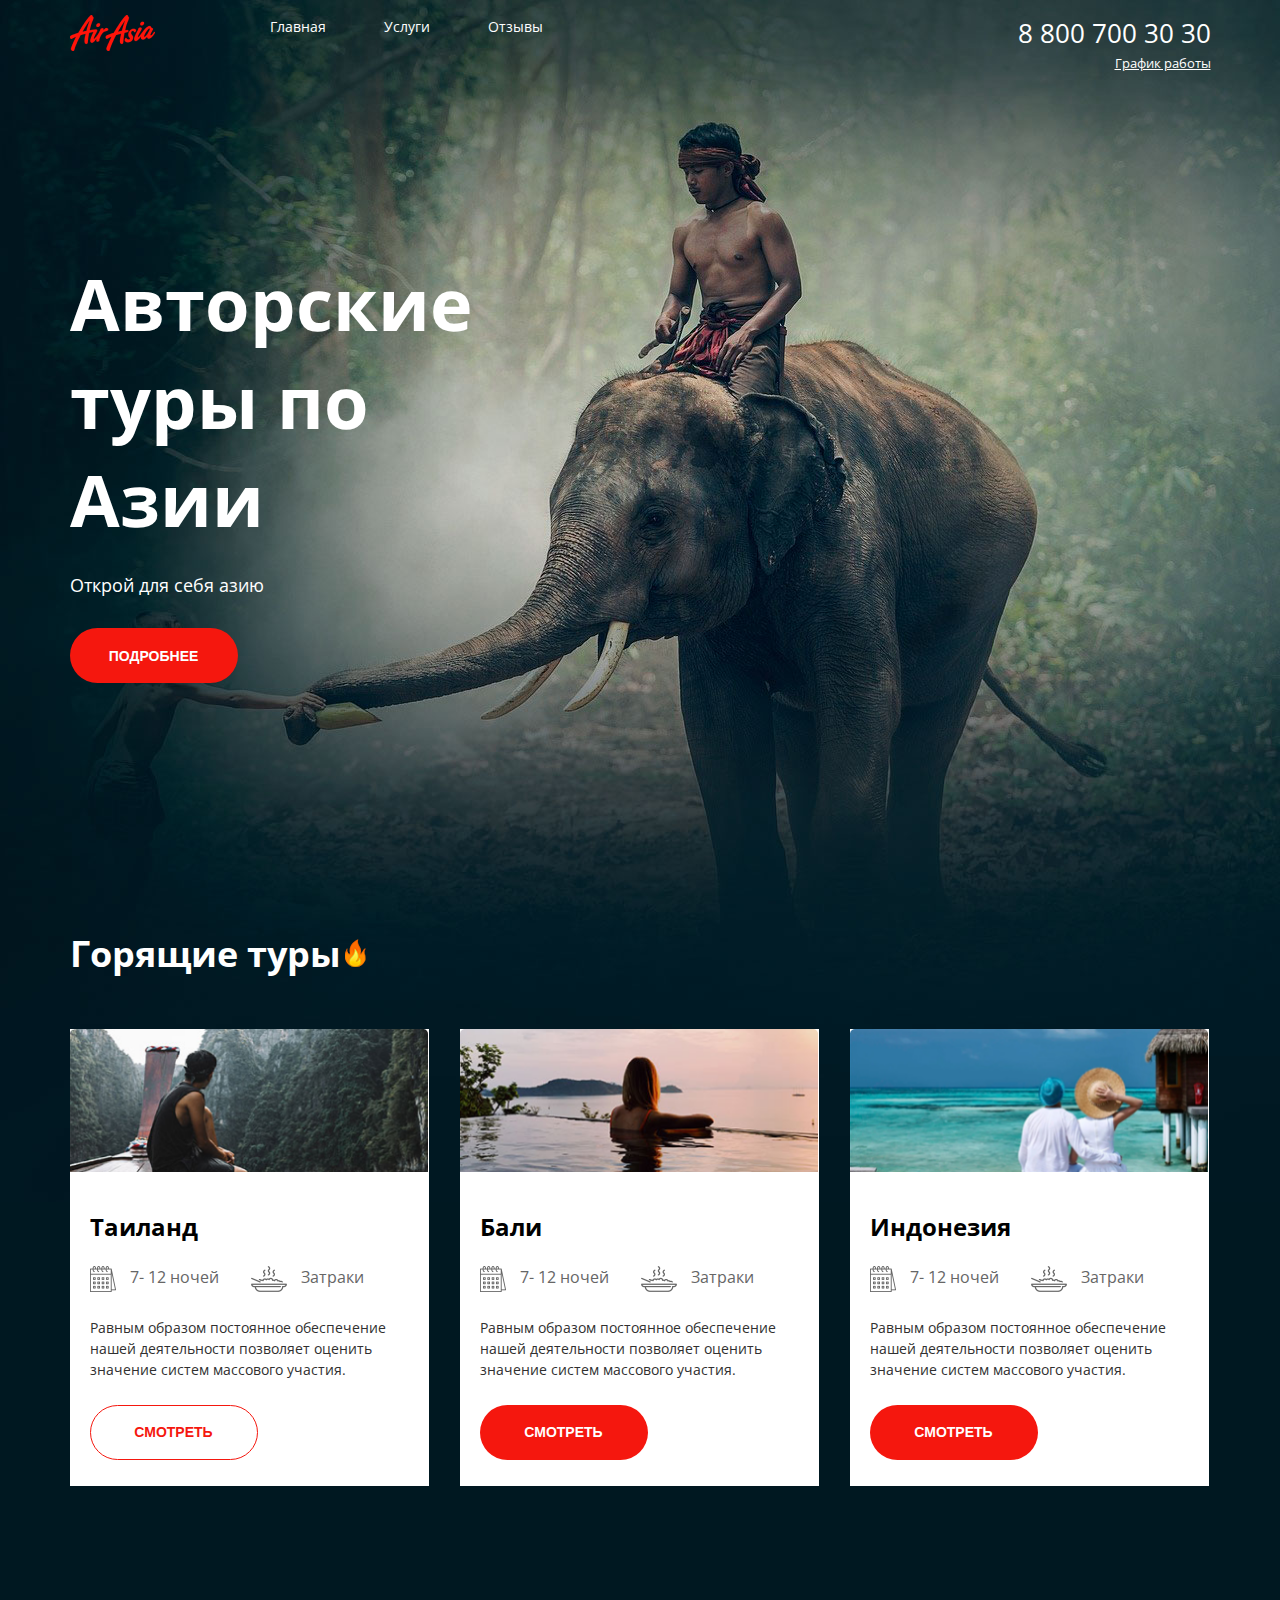
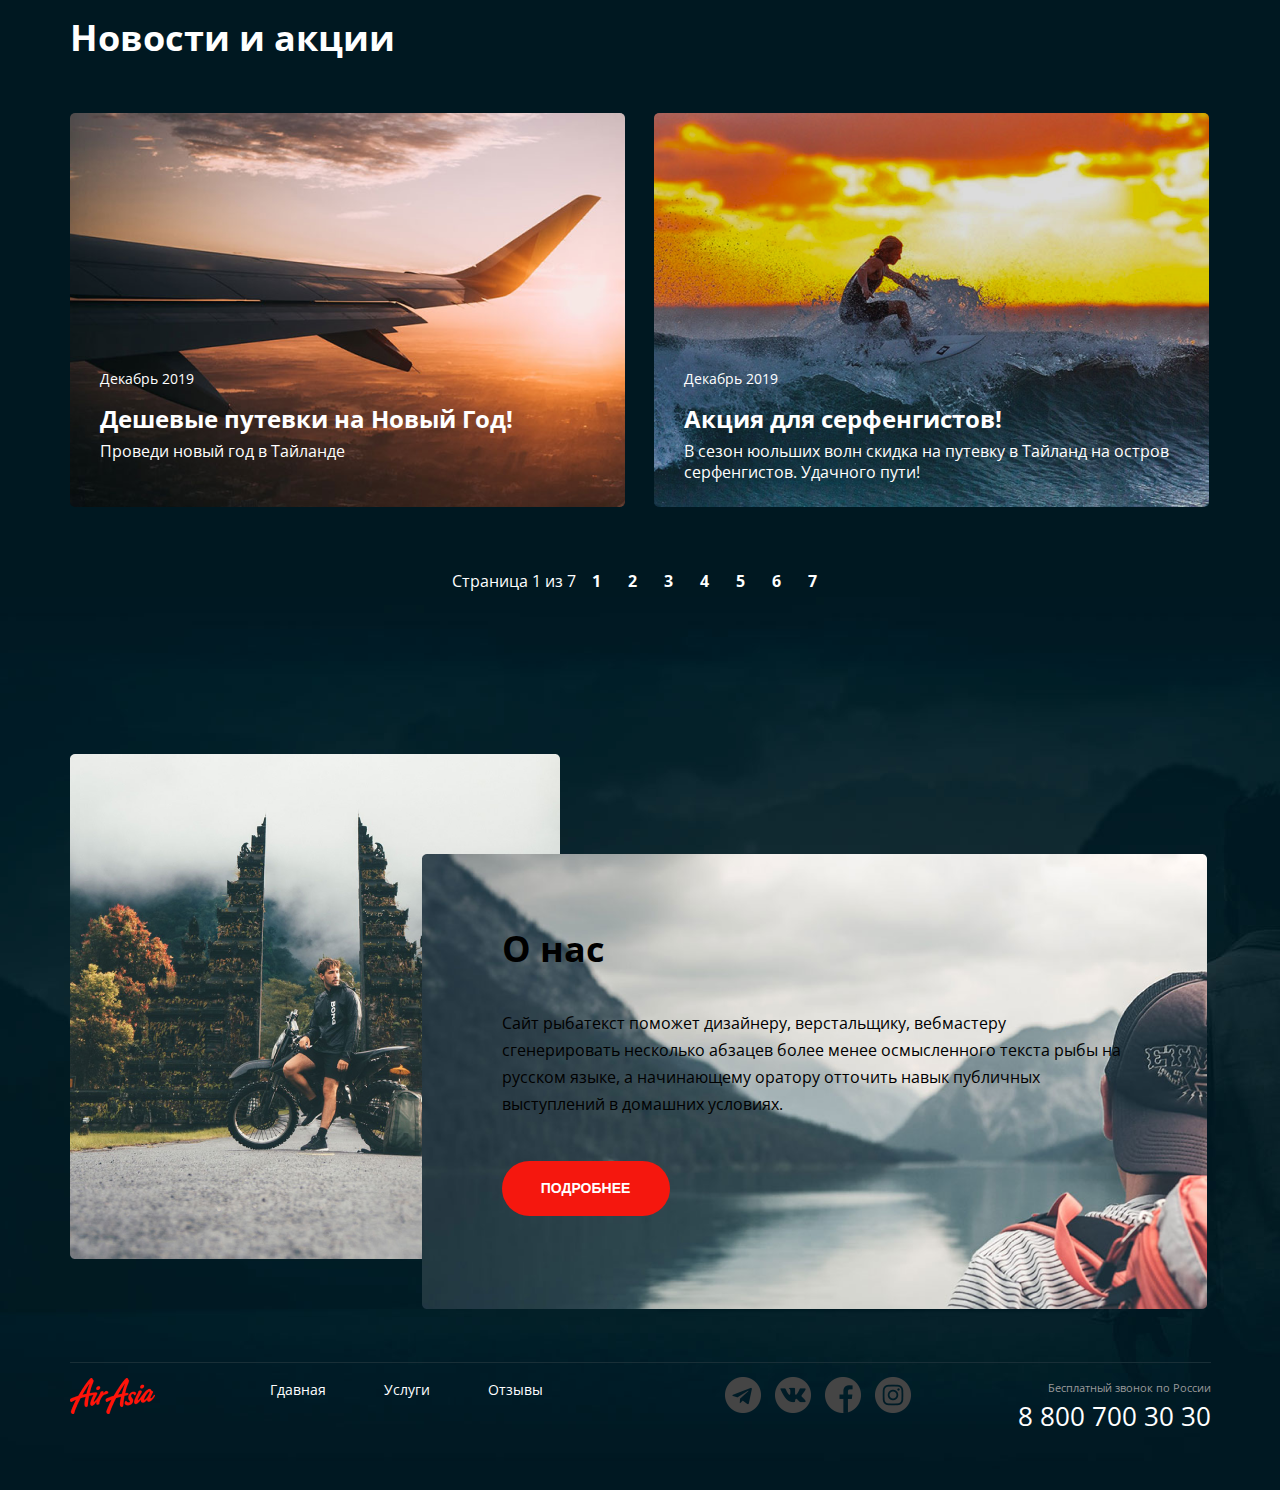
==== index.html @ 681ad028 "Add files via upload" ====
<!DOCTYPE html>
<html lang="en">

<head>
  <meta charset="UTF-8">
  <meta name="viewport" content="width=device-width, initial-scale=1.0">
  <title>Document</title>
  <link href="https://fonts.googleapis.com/css2?family=Open+Sans:wght@400;600;700&display=swap" rel="stylesheet">
  <link rel="stylesheet" href="main.css">
</head>

<body>
  <div class="wrapper main-page-wrapper">
    <div class="container">
      <header class="header">
        <div class="logo">
          <a href="#" class="logo__link">
            <img src="img/лого.png" alt="Картинка логотипа" class="logo__icon">
          </a>
        </div>
        <nav class="menu">
          <ul class="menu__list">
            <li class="menu__item">
              <a href="" class="menu__link">Главная</a>
            </li>
            <li class="menu__item">
              <a href="" class="menu__link">Услуги</a>
            </li>
            <li class="menu__item">
              <a href="" class="menu__link">Отзывы</a>
            </li>
          </ul>
        </nav>
        <address class="contacts">
          <a href="tel:+88007003030" class="contacts__tel">8 800 700 30 30</a>
          <span class="contacts__graph">График работы</span>
        </address>
      </header>

      <main class="main">
        <div class="preview">
          <h1 class="preview__title">Авторские туры по Азии</h1>
          <div class="preview__text">
            <p>Открой для себя азию</p>
          </div>
          <div class="preview__button">
            <button class="button">Подробнее</button>
          </div>
        </div>

        <div class="hot-tours">
          <div class="hot-tours__title">
            <h2 class="hot-tours__title-text">Горящие туры</h2>
            <img src="img/flame.png" alt="Иконка огня" class="hot-tours__title-icon">
          </div>
          <ul class="hot-tours__list">
            <li class="hot-tours__item">
              <img src="img/river.png" alt="" class="hot-tours__image">
              <div class="hot-tours__content">
                <h3 class="hot-tours__subtitle">Таиланд</h3>
                <div class="hot-tours__options">
                  <div class="hot-tours__options-item">
                    <img src="img/calendar.png" alt="иконка календарь" class="hot-tours__options-icon">
                    <span class="hot-tours__options-text">7- 12 ночей</span>
                  </div>
                  <div class="hot-tours__options-item">
                    <img src="img/meal.png" alt="иконка завтрак" class="hot-tours__options-icon">
                    <span class="hot-tours__options-text">Затраки</span>
                  </div>
                </div>
                <div class="hot-tours__text">
                  <p>Равным образом постоянное обеспечение нашей деятельности позволяет оценить значение систем
                    массового участия.</p>
                </div>
                <div class="hot-tours__button">
                  <button class="button button--border">смотреть</button>
                </div>
              </div>
            </li>
            <li class="hot-tours__item">
              <img src="img/pool.png" alt="бассейн" class="hot-tours__image">
              <div class="hot-tours__content">
                <h3 class="hot-tours__subtitle">Бали</h3>
                <div class="hot-tours__options">
                  <div class="hot-tours__options-item">
                    <img src="img/calendar.png" alt="иконка календарь" class="hot-tours__options-icon">
                    <span class="hot-tours__options-text">7- 12 ночей</span>
                  </div>
                  <div class="hot-tours__options-item">
                    <img src="img/meal.png" alt="иконка завтрак" class="hot-tours__options-icon">
                    <span class="hot-tours__options-text">Затраки</span>
                  </div>
                </div>
                <div class="hot-tours__text">
                  <p>Равным образом постоянное обеспечение нашей деятельности позволяет оценить значение систем
                    массового участия.</p>
                </div>
                <div class="hot-tours__button">
                  <button class="button">смотреть</button>
                </div>
              </div>
            </li>
            <li class="hot-tours__item">
              <img src="img/ocean.png" alt="океан" class="hot-tours__image">
              <div class="hot-tours__content">
                <h3 class="hot-tours__subtitle">Индонезия</h3>
                <div class="hot-tours__options">
                  <div class="hot-tours__options-item">
                    <img src="img/calendar.png" alt="иконка календарь" class="hot-tours__options-icon">
                    <span class="hot-tours__options-text">7- 12 ночей</span>
                  </div>
                  <div class="hot-tours__options-item">
                    <img src="img/meal.png" alt="иконка завтрак" class="hot-tours__options-icon">
                    <span class="hot-tours__options-text">Затраки</span>
                  </div>
                </div>
                <div class="hot-tours__text">
                  <p>Равным образом постоянное обеспечение нашей деятельности позволяет оценить значение систем
                    массового участия.</p>
                </div>
                <div class="hot-tours__button">
                  <button class="button">смотреть</button>
                </div>
              </div>
            </li>
          </ul>
        </div>
        <div class="news">
          <h2 class="news__title">Новости и акции</h2>
          <ul class="news__list">
            <li class="news__item">
              <img src="img/plain.png" alt="самолет" class="news__image">
              <div class="news__content">
                <time class="news__date">Декабрь 2019</time>
                <h3 class="news__subtitle">Дешевые путевки на Новый Год!</h3>
                <div class="news__text">
                  <p>Проведи новый год в Тайланде</p>
                </div>
              </div>
            </li>
            <li class="news__item">
              <img src="img/Surfer.png" alt="серфер" class="news__image">
              <div class="news__content">
                <time class="news__date">Декабрь 2019</time>
                <h3 class="news__subtitle">Акция для серфенгистов!</h3>
                <div class="news__text">
                  <p>В сезон юольших волн скидка на путевку в Тайланд на остров серфенгистов. Удачного пути!</p>
                </div>
              </div>
            </li>
          </ul>
          <div class="paginator">
            <div class="paginator__display">
              Страница <span>1</span> из <span>7</span>
            </div>
            <ul class="paginator__list">
              <li class="paginator__item">
                <a href="" class="paginator__link">1</a>
              </li>
              <li class="paginator__item">
                <a href="" class="paginator__link">2</a>
              </li>
              <li class="paginator__item">
                <a href="" class="paginator__link">3</a>
              </li>
              <li class="paginator__item">
                <a href="" class="paginator__link">4</a>
              </li>
              <li class="paginator__item">
                <a href="" class="paginator__link">5</a>
              </li>
              <li class="paginator__item">
                <a href="" class="paginator__link">6</a>
              </li>
              <li class="paginator__item">
                <a href="" class="paginator__link">7</a>
              </li>
            </ul>
          </div>
        </div>
        <div class="about">
          <div class="about__content">
            <h2 class="about__title">О нас</h2>
            <div class="about__text">
              <p>Сайт рыбатекст поможет дизайнеру, верстальщику, вебмастеру сгенерировать несколько абзацев более менее
                осмысленного текста рыбы на русском языке, а начинающему оратору отточить навык публичных выступлений в
                домашних условиях. </p>
            </div>
            <div class="about__button">
              <button class="button">Подробнее</button>
            </div>
          </div>
        </div>
      </main>

      <footer class="footer">
        <div class="logo">
          <a href="#" class="logo__link">
            <img src="img/лого.png" alt="Картинка логотипа" class="logo__icon">
          </a>
        </div>
        <nav class="menu">
          <ul class="menu__list">
            <li class="menu__item">
              <a href="" class="menu__link">Гдавная</a>
            </li>
            <li class="menu__item">
              <a href="" class="menu__link">Услуги</a>
            </li>
            <li class="menu__item">
              <a href="" class="menu__link">Отзывы</a>
            </li>
          </ul>
        </nav>
        <div class="socials">
          <ul class="socials__list">
            <li class="socials__item">
              <a href="" class="socials__link">
                <img src="img/telegram.png" alt="Иконка телеграмма" class="socials__icon">
              </a>
            </li>
            <li class="socials__item">
              <a href="" class="socials__link">
                <img src="img/vk.png" alt="Иконка вконтакте" class="socials__icon">
              </a>
            </li>
            <li class="socials__item">
              <a href="" class="socials__link">
                <img src="img/f.png" alt="Иконка фейсбука" class="socials__icon">
              </a>
            </li>
            <li class="socials__item">
              <a href="" class="socials__link">
                <img src="img/in.png" alt="Иконка инстаграмма" class="socials__icon">
              </a>
            </li>
          </ul>
        </div>
        <address class="contacts">
          <div class="contacts__desc">
            Бесплатный звонок по России
          </div>
          <a href="tek:+88007003030" class="contacts__tel">8 800 700 30 30</a>
        </address>
      </footer>
    </div>
  </div>
</body>

</html>
---- main.css ----
body {
  font-family: 'Open Sans', sans-serif;
  margin: 0;
}

* {
  box-sizing: border-box;
}

h1, h2, h3, h4, h5, p {
  margin: 0;
}

a {
  text-decoration: none;
}

address {
  font-style: normal;
}

ul, li {
  list-style: none;
  margin: 0;
  padding: 0;
}

button {
  background: transparent;
  padding: 0;
  border: 1px solid transparent;
}

.container {
  width: 1141px;
  margin: 0 auto;
}

.header {
  position: relative;
  height: 123px;
}

.logo, .contacts, .menu {
  position: absolute;
  top: 15px;
}

.menu {
  left: 200px;
}

.menu__item {
  display: inline-block;
  margin-right: 54px;
}

.menu__link {
  font-size: 14px;
  font-weight: 400;
  color: #FFF;
}

.menu__item:last-child {
  margin-right: 0;
}

.contacts {
  right: 0;
  text-align: right;
}

a.contacts__tel {
  display: block;
  font-size: 26px;
  color:#FFF;
  font-weight: 400;
}
.contacts__graph {
  font-size: 13px;
  text-decoration-line: underline;
  color:#FFF;
  line-height: 20px;
  font-weight: 400;
}

.main {
  margin-top: 131px;
}
.preview__title {
  font-size: 72px;
  display: inline-block;
  width: 511px;
  color:#FFF;
  font-weight: 700;
}

.preview__text {
  font-size: 18px;
  margin-top: 27px;
  color:#FFF;
  font-weight: 400;
  line-height: 20px;
}

.button {
  background: #F5170E;
  border-radius: 35px;
  height: 55px;
  width: 168px;
  text-transform: uppercase;
  color:#FFF;
  font-size: 14px;
  font-weight: 700;
  cursor: pointer;
}

.preview__button {
  margin-top: 33px;
}

.hot-tours{
  margin-top: 246px;
}
.hot-tours__title-text {
  display: inline-block;
  font-size: 36px;
  font-weight: 700;
  line-height: normal;
  color:#FFF;
}

.hot-tours__list{
  margin-top: 51px;
}
.hot-tours__item {
  display: inline-block;
  width: 359px;
  margin-right: 27px;
  background:#FFF;
}
.hot-tours__image {
  max-width: 100%;
}

.hot-tours__item:last-child {
  margin-right: 0;
}

.hot-tours__content {
padding: 33px 20px 26px;
}

.hot-tours__subtitle {
  font-size: 24px;
  font-weight: 700;
  line-height: normal;
}

.hot-tours__options{
  margin-top: 23px;
}
.hot-tours__options-item {
  display: inline-block;
  margin-right: 28px;
}

.hot-tours__options-item:last-child {
  margin-right: 0;
}

.hot-tours__options-text {
  font-size: 16px;
  font-weight: 400;
  line-height: normal;
  color: #666;
}
.hot-tours__options-icon {
  margin-right: 10px;
  vertical-align: middle;
}

.hot-tours__text {
  font-size: 14px;
  margin-top: 25px;
  line-height: 21px;
  font-weight: 400;
  color: #303030;
}

.hot-tours__button {
margin-top: 25px;
}

.button--border { 
  background:transparent;
  border-color: #F5170E;
  color:#F5170E;
}

.news{
  margin-top: 127px;
}

.news__title {
  font-size: 36px;
  color: #FFF;
  font-weight: 700;
  line-height: normal;
}

.news__list{
  margin-top: 51px;
}

.news__item{
  display: inline-block;
  width: 555px;
  margin-right: 25px;
  height: 394px;
  vertical-align: top;
  position: relative;
  border-radius: 5px;
  overflow: hidden;
}

.news__item:last-child{
  margin-right: 0;
}

.news__image {
  display: block;
  width: 100%;
  height: 100%;
  object-fit: cover;

}

.news__content { 
  position: absolute;
  left: 0;
  right: 0;
  bottom: 0;
  padding: 10px 30px;
  height: 150px;
}

.news__date {
  font-size: 14px;
  color: #FFF;
  line-height: 21px;
  font-weight: 400;
}

.news__subtitle {
  color: #FFF;
  font-size: 24px;
  line-height: 36px;
  margin-top: 12px;
}

.news__text {
  color: #FFF;
  font-size: 16px;
  line-height: 21px;
  margin-top: 4px;
}

.paginator {
  text-align: center;
  margin-top: 58px;
}

.paginator__display, .paginator__item, .paginator__list {
  display: inline-block;
}
.paginator__display {
  color: #FFF;
  font-weight: 400;
  line-height: 20px;
  font-size: 16px;
}
.paginator__link {
  display: inline-block;
  height: 32px;
  width: 32px;
  line-height: 32px;
  border-radius: 50%;
  background:transparent;
  font-weight: 700;
  font-size: 16px;
  color:#FFF;
  transition: .4s;
}

.paginator__link:hover {
  color:#F5170E;
  background:#FFF;
}

.about::before {
  content:"";
  display:inline-block;
  vertical-align: top;
  width: 490px;
  height: 505px;
  background: url(./img/gates.png) center center / cover no-repeat;
  margin-top: 5px;
}

.about{
  margin-top: 152px;
}

.about__content {
background:url(./img/mountains.png);
width: 785px;
height: 455px;
padding: 70px 80px;
display:inline-block;
vertical-align: top;
margin-left: -142px;
margin-top: 105px;
}

.about__title {
  font-size: 36px;
  font-weight: 700;
}

.about__text {
  font-size: 16px;
  line-height: 27px;
  margin-top: 37px;
}

.about__button {
  margin-top: 43px;
}
.footer {
  position: relative;
  height: 128px;
  margin-top: 53px;
  border-top: 1px solid  #192f37;
}

.socials__item {
  display: inline-block;
  vertical-align: middle;
  margin-right: 10px;
}

.socials__item:last-child {
  margin-right: 0;
}

.socials__list {
  position: absolute;
  top: 14px;
  right: 300px;
}
.socials__link {
  display: block;
  height: 36px;
  width: 36px;
}

.contacts__desc {
  font-size: 11px;
  line-height: 20px;
  font-weight: 400;
  color: #9A9A9A;
  text-align: right;
}



.main-page-wrapper {
 background: url(./img/1.png) center top no-repeat, url(./img/2.png) bottom  center no-repeat;
 background-color: #001821;
}
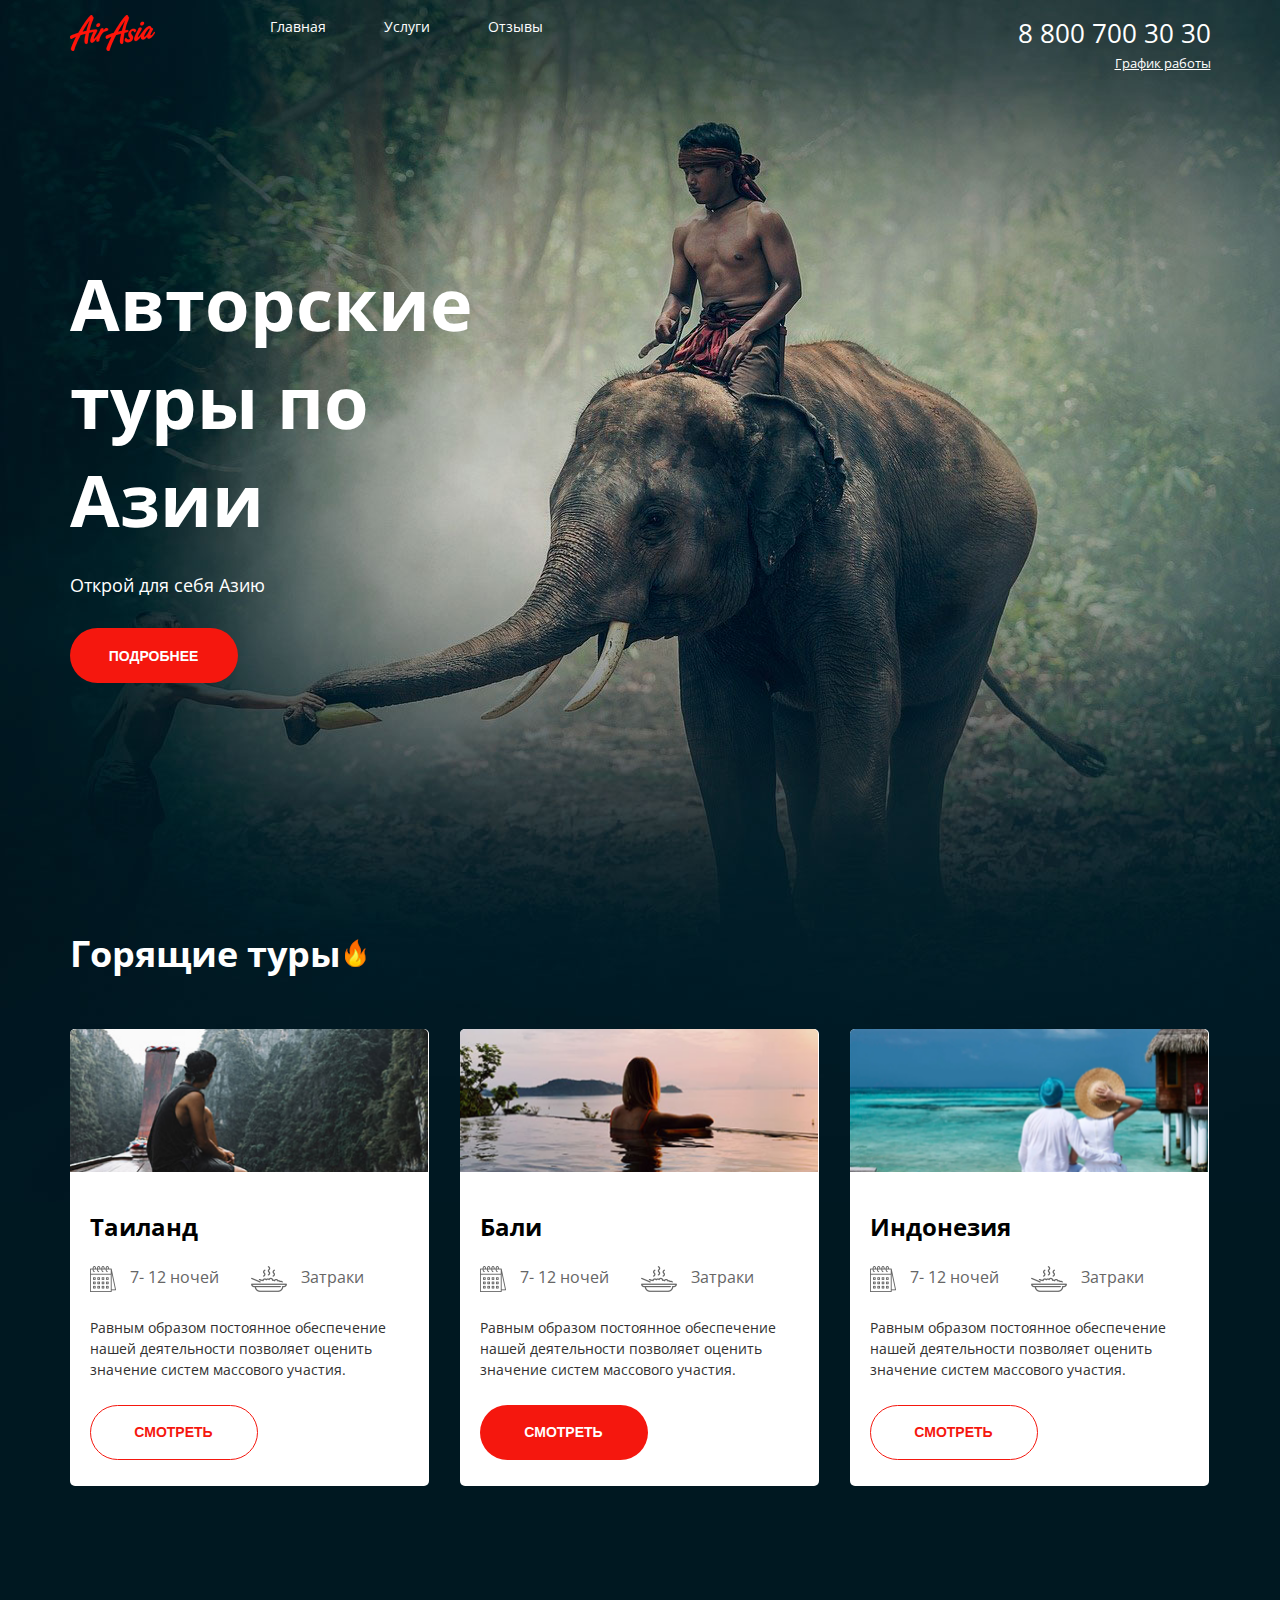
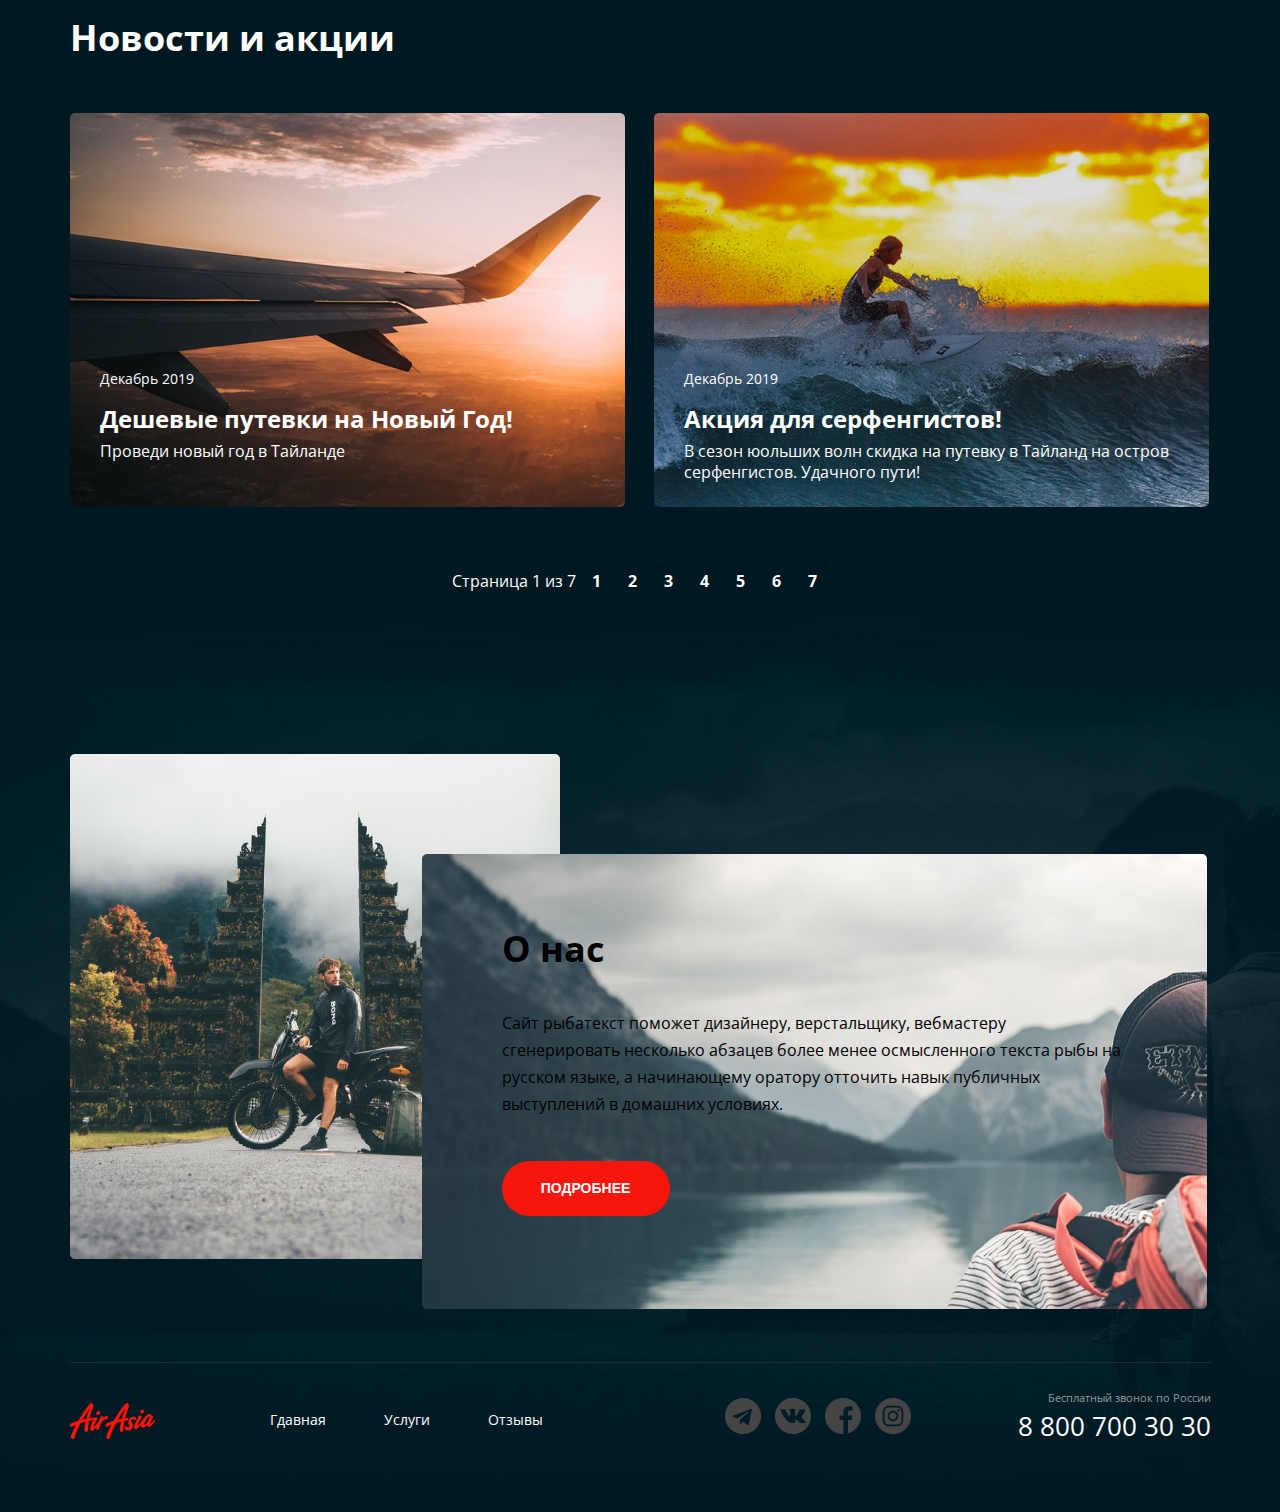
==== commit 18ae288f: "Add files via upload" ====
--- a/index.html
+++ b/index.html
@@ -41,7 +41,7 @@
         <div class="preview">
           <h1 class="preview__title">Авторские туры по Азии</h1>
           <div class="preview__text">
-            <p>Открой для себя азию</p>
+            <p>Открой для себя Азию</p>
           </div>
           <div class="preview__button">
             <button class="button">Подробнее</button>
@@ -119,7 +119,7 @@
                     массового участия.</p>
                 </div>
                 <div class="hot-tours__button">
-                  <button class="button">смотреть</button>
+                  <button class="button button--border">смотреть</button>
                 </div>
               </div>
             </li>
--- a/main.css
+++ b/main.css
@@ -138,6 +138,7 @@
   width: 359px;
   margin-right: 27px;
   background:#FFF;
+  border-radius: 5px 5px 5px 5px;
 }
 .hot-tours__image {
   max-width: 100%;
@@ -339,7 +340,7 @@
 }
 .footer {
   position: relative;
-  height: 128px;
+  height: 150px;
   margin-top: 53px;
   border-top: 1px solid  #192f37;
 }
@@ -356,8 +357,8 @@
 
 .socials__list {
   position: absolute;
-  top: 14px;
   right: 300px;
+  top: 35px;
 }
 .socials__link {
   display: block;
@@ -373,7 +374,17 @@
   text-align: right;
 }
 
-
+.footer .logo{
+  top: 40px;
+}
+
+.footer .menu{
+  top: 45px;
+}
+
+.footer .contacts{
+  top: 25px;
+}
 
 .main-page-wrapper {
  background: url(./img/1.png) center top no-repeat, url(./img/2.png) bottom  center no-repeat;
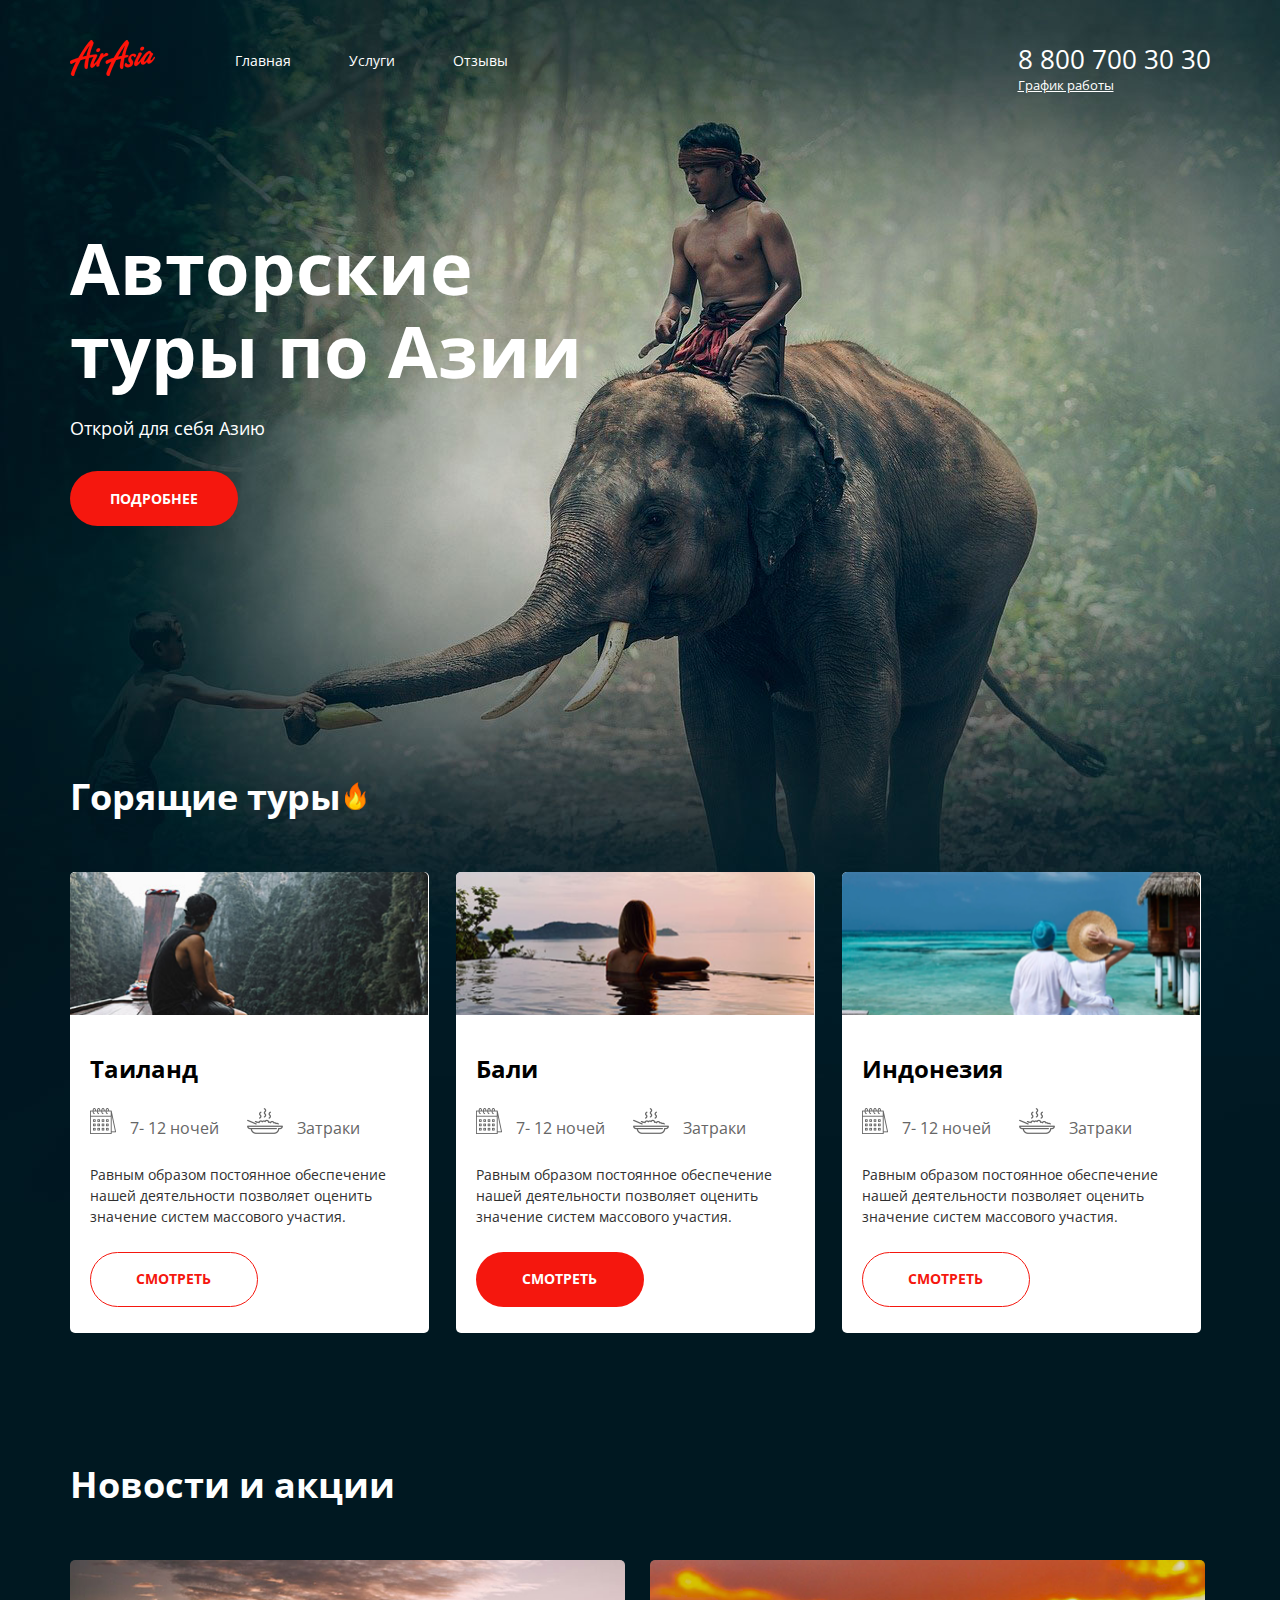
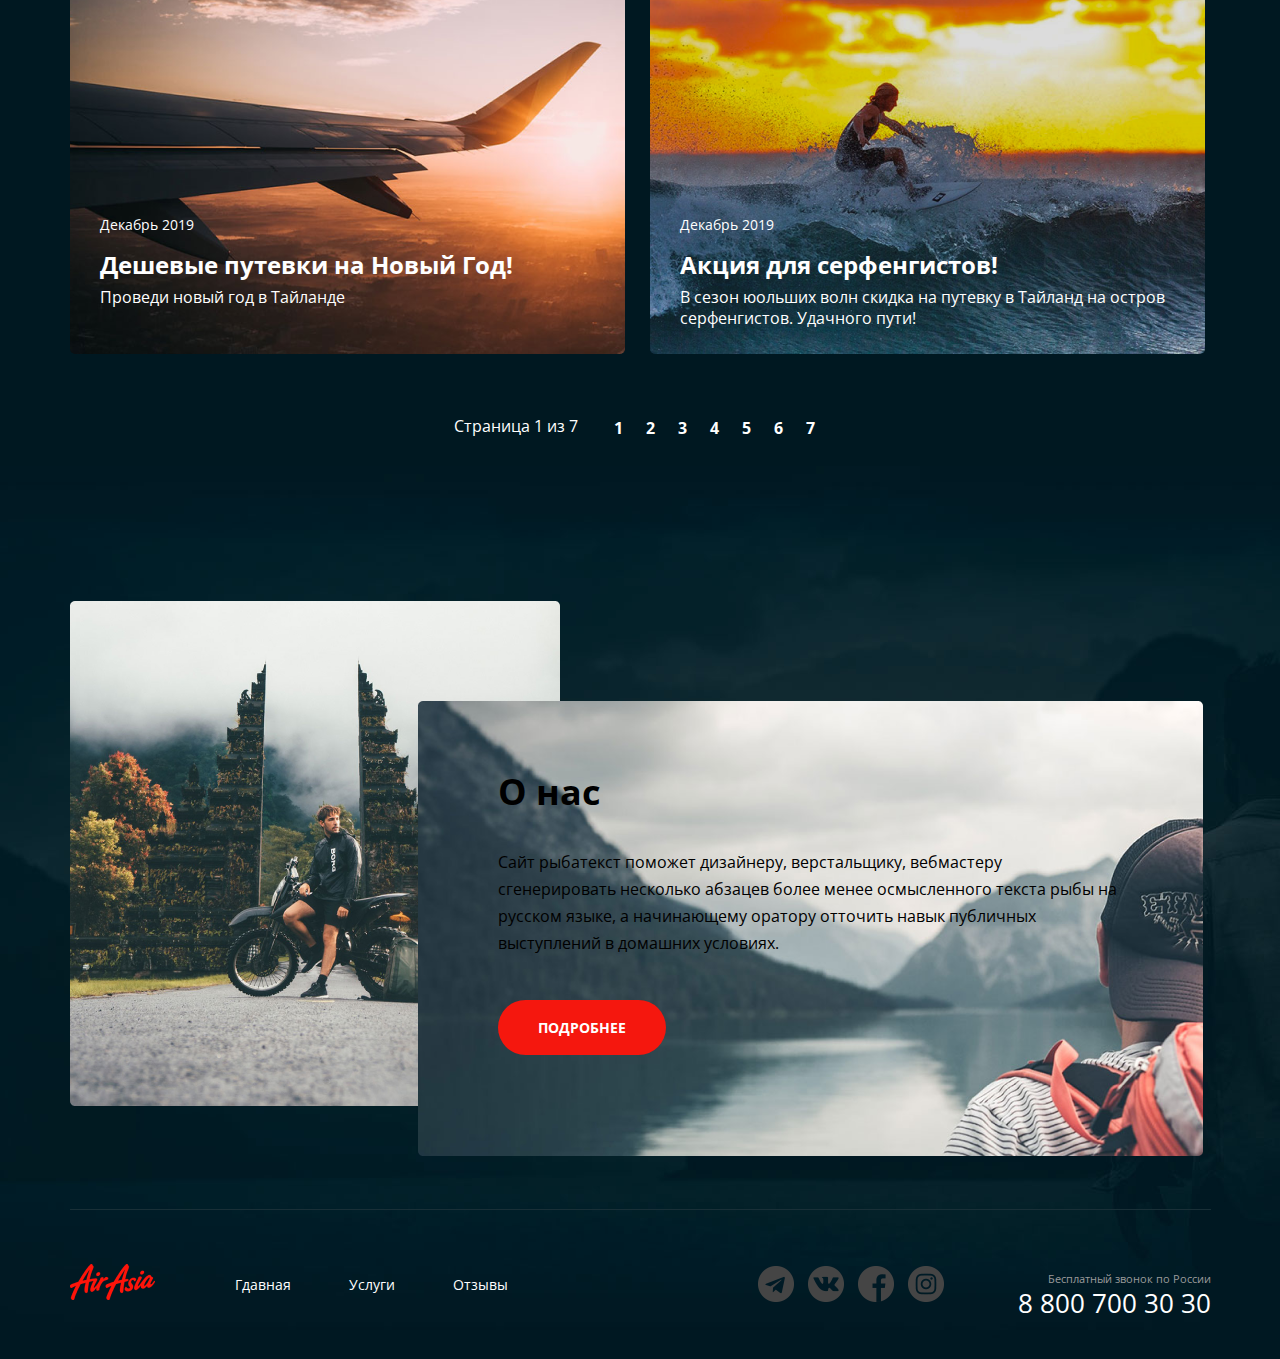
==== commit 0c9dd4ff: "Add files via upload" ====
--- a/index.html
+++ b/index.html
@@ -4,7 +4,7 @@
 <head>
   <meta charset="UTF-8">
   <meta name="viewport" content="width=device-width, initial-scale=1.0">
-  <title>Document</title>
+  <title>main</title>
   <link href="https://fonts.googleapis.com/css2?family=Open+Sans:wght@400;600;700&display=swap" rel="stylesheet">
   <link rel="stylesheet" href="main.css">
 </head>
@@ -13,32 +13,36 @@
   <div class="wrapper main-page-wrapper">
     <div class="container">
       <header class="header">
-        <div class="logo">
-          <a href="#" class="logo__link">
-            <img src="img/лого.png" alt="Картинка логотипа" class="logo__icon">
-          </a>
-        </div>
-        <nav class="menu">
-          <ul class="menu__list">
-            <li class="menu__item">
-              <a href="" class="menu__link">Главная</a>
-            </li>
-            <li class="menu__item">
-              <a href="" class="menu__link">Услуги</a>
-            </li>
-            <li class="menu__item">
-              <a href="" class="menu__link">Отзывы</a>
-            </li>
-          </ul>
-        </nav>
-        <address class="contacts">
-          <a href="tel:+88007003030" class="contacts__tel">8 800 700 30 30</a>
-          <span class="contacts__graph">График работы</span>
-        </address>
+        <div class="header__col">
+          <div class="logo">
+            <a href="#" class="logo__link">
+              <img src="img/лого.png" alt="Картинка логотипа" class="logo__icon">
+            </a>
+          </div>
+          <nav class="menu">
+            <ul class="menu__list">
+              <li class="menu__item">
+                <a href="" class="menu__link">Главная</a>
+              </li>
+              <li class="menu__item">
+                <a href="" class="menu__link">Услуги</a>
+              </li>
+              <li class="menu__item">
+                <a href="" class="menu__link">Отзывы</a>
+              </li>
+            </ul>
+          </nav>
+        </div>
+        <div class="header__col header__col--align--right">
+          <address class="contacts">
+            <a href="tel:+88007003030" class="contacts__tel">8 800 700 30 30</a>
+            <span class="contacts__graph">График работы</span>
+          </address>
+        </div>
       </header>
 
       <main class="main">
-        <div class="preview">
+        <div class="preview preview__container">
           <h1 class="preview__title">Авторские туры по Азии</h1>
           <div class="preview__text">
             <p>Открой для себя Азию</p>
@@ -193,7 +197,8 @@
         </div>
       </main>
 
-      <footer class="footer">
+      <footer class="footer footer__section">
+        <div class="footer__col">
         <div class="logo">
           <a href="#" class="logo__link">
             <img src="img/лого.png" alt="Картинка логотипа" class="logo__icon">
@@ -212,6 +217,8 @@
             </li>
           </ul>
         </nav>
+        </div>
+        <div class="footer__col footer__col--align--right">
         <div class="socials">
           <ul class="socials__list">
             <li class="socials__item">
@@ -240,8 +247,9 @@
           <div class="contacts__desc">
             Бесплатный звонок по России
           </div>
-          <a href="tek:+88007003030" class="contacts__tel">8 800 700 30 30</a>
+          <a href="tel:+88007003030" class="contacts__tel">8 800 700 30 30</a>
         </address>
+      </div>
       </footer>
     </div>
   </div>
--- a/main.css
+++ b/main.css
@@ -1,392 +1,25 @@
-body {
-  font-family: 'Open Sans', sans-serif;
-  margin: 0;
-}
+@import url(./css/layout/normalize.css);
+@import url(./css/layout/base.css);
 
-* {
-  box-sizing: border-box;
-}
+@import url(./css/blocks/wrapper.css);
+@import url(./css/blocks/header.css);
+@import url(./css/blocks/logo.css);
+@import url(./css/blocks/menu.css);
+@import url(./css/blocks/contacts.css);
+@import url(./css/blocks/main-page.css);
+@import url(./css/blocks/preview.css);
+@import url(./css/blocks/hot-tours.css);
+@import url(./css/blocks/news.css);
+@import url(./css/blocks/paginator.css);
+@import url(./css/blocks/about.css);
+@import url(./css/blocks/footer.css);
+@import url(./css/blocks/socials.css);
+@import url(./css/blocks/button.css);
 
-h1, h2, h3, h4, h5, p {
-  margin: 0;
-}
-
-a {
-  text-decoration: none;
-}
-
-address {
-  font-style: normal;
-}
-
-ul, li {
-  list-style: none;
-  margin: 0;
-  padding: 0;
-}
-
-button {
-  background: transparent;
-  padding: 0;
-  border: 1px solid transparent;
-}
-
-.container {
-  width: 1141px;
-  margin: 0 auto;
-}
-
-.header {
-  position: relative;
-  height: 123px;
-}
-
-.logo, .contacts, .menu {
-  position: absolute;
-  top: 15px;
-}
-
-.menu {
-  left: 200px;
-}
-
-.menu__item {
-  display: inline-block;
-  margin-right: 54px;
-}
-
-.menu__link {
-  font-size: 14px;
-  font-weight: 400;
-  color: #FFF;
-}
-
-.menu__item:last-child {
-  margin-right: 0;
-}
-
-.contacts {
-  right: 0;
-  text-align: right;
-}
-
-a.contacts__tel {
-  display: block;
-  font-size: 26px;
-  color:#FFF;
-  font-weight: 400;
-}
-.contacts__graph {
-  font-size: 13px;
-  text-decoration-line: underline;
-  color:#FFF;
-  line-height: 20px;
-  font-weight: 400;
-}
-
-.main {
-  margin-top: 131px;
-}
-.preview__title {
-  font-size: 72px;
-  display: inline-block;
-  width: 511px;
-  color:#FFF;
-  font-weight: 700;
-}
-
-.preview__text {
-  font-size: 18px;
-  margin-top: 27px;
-  color:#FFF;
-  font-weight: 400;
-  line-height: 20px;
-}
-
-.button {
-  background: #F5170E;
-  border-radius: 35px;
-  height: 55px;
-  width: 168px;
-  text-transform: uppercase;
-  color:#FFF;
-  font-size: 14px;
-  font-weight: 700;
-  cursor: pointer;
-}
-
-.preview__button {
-  margin-top: 33px;
-}
-
-.hot-tours{
-  margin-top: 246px;
-}
-.hot-tours__title-text {
-  display: inline-block;
-  font-size: 36px;
-  font-weight: 700;
-  line-height: normal;
-  color:#FFF;
-}
-
-.hot-tours__list{
-  margin-top: 51px;
-}
-.hot-tours__item {
-  display: inline-block;
-  width: 359px;
-  margin-right: 27px;
-  background:#FFF;
-  border-radius: 5px 5px 5px 5px;
-}
-.hot-tours__image {
-  max-width: 100%;
-}
-
-.hot-tours__item:last-child {
-  margin-right: 0;
-}
-
-.hot-tours__content {
-padding: 33px 20px 26px;
-}
-
-.hot-tours__subtitle {
-  font-size: 24px;
-  font-weight: 700;
-  line-height: normal;
-}
-
-.hot-tours__options{
-  margin-top: 23px;
-}
-.hot-tours__options-item {
-  display: inline-block;
-  margin-right: 28px;
-}
-
-.hot-tours__options-item:last-child {
-  margin-right: 0;
-}
-
-.hot-tours__options-text {
-  font-size: 16px;
-  font-weight: 400;
-  line-height: normal;
-  color: #666;
-}
-.hot-tours__options-icon {
-  margin-right: 10px;
-  vertical-align: middle;
-}
-
-.hot-tours__text {
-  font-size: 14px;
-  margin-top: 25px;
-  line-height: 21px;
-  font-weight: 400;
-  color: #303030;
-}
-
-.hot-tours__button {
-margin-top: 25px;
-}
-
-.button--border { 
-  background:transparent;
-  border-color: #F5170E;
-  color:#F5170E;
-}
-
-.news{
-  margin-top: 127px;
-}
-
-.news__title {
-  font-size: 36px;
-  color: #FFF;
-  font-weight: 700;
-  line-height: normal;
-}
-
-.news__list{
-  margin-top: 51px;
-}
-
-.news__item{
-  display: inline-block;
-  width: 555px;
-  margin-right: 25px;
-  height: 394px;
-  vertical-align: top;
-  position: relative;
-  border-radius: 5px;
-  overflow: hidden;
-}
-
-.news__item:last-child{
-  margin-right: 0;
-}
-
-.news__image {
-  display: block;
-  width: 100%;
-  height: 100%;
-  object-fit: cover;
-
-}
-
-.news__content { 
-  position: absolute;
-  left: 0;
-  right: 0;
-  bottom: 0;
-  padding: 10px 30px;
-  height: 150px;
-}
-
-.news__date {
-  font-size: 14px;
-  color: #FFF;
-  line-height: 21px;
-  font-weight: 400;
-}
-
-.news__subtitle {
-  color: #FFF;
-  font-size: 24px;
-  line-height: 36px;
-  margin-top: 12px;
-}
-
-.news__text {
-  color: #FFF;
-  font-size: 16px;
-  line-height: 21px;
-  margin-top: 4px;
-}
-
-.paginator {
-  text-align: center;
-  margin-top: 58px;
-}
-
-.paginator__display, .paginator__item, .paginator__list {
-  display: inline-block;
-}
-.paginator__display {
-  color: #FFF;
-  font-weight: 400;
-  line-height: 20px;
-  font-size: 16px;
-}
-.paginator__link {
-  display: inline-block;
-  height: 32px;
-  width: 32px;
-  line-height: 32px;
-  border-radius: 50%;
-  background:transparent;
-  font-weight: 700;
-  font-size: 16px;
-  color:#FFF;
-  transition: .4s;
-}
-
-.paginator__link:hover {
-  color:#F5170E;
-  background:#FFF;
-}
-
-.about::before {
-  content:"";
-  display:inline-block;
-  vertical-align: top;
-  width: 490px;
-  height: 505px;
-  background: url(./img/gates.png) center center / cover no-repeat;
-  margin-top: 5px;
-}
-
-.about{
-  margin-top: 152px;
-}
-
-.about__content {
-background:url(./img/mountains.png);
-width: 785px;
-height: 455px;
-padding: 70px 80px;
-display:inline-block;
-vertical-align: top;
-margin-left: -142px;
-margin-top: 105px;
-}
-
-.about__title {
-  font-size: 36px;
-  font-weight: 700;
-}
-
-.about__text {
-  font-size: 16px;
-  line-height: 27px;
-  margin-top: 37px;
-}
-
-.about__button {
-  margin-top: 43px;
-}
-.footer {
-  position: relative;
-  height: 150px;
-  margin-top: 53px;
-  border-top: 1px solid  #192f37;
-}
-
-.socials__item {
-  display: inline-block;
-  vertical-align: middle;
-  margin-right: 10px;
-}
-
-.socials__item:last-child {
-  margin-right: 0;
-}
-
-.socials__list {
-  position: absolute;
-  right: 300px;
-  top: 35px;
-}
-.socials__link {
-  display: block;
-  height: 36px;
-  width: 36px;
-}
-
-.contacts__desc {
-  font-size: 11px;
-  line-height: 20px;
-  font-weight: 400;
-  color: #9A9A9A;
-  text-align: right;
-}
-
-.footer .logo{
-  top: 40px;
-}
-
-.footer .menu{
-  top: 45px;
-}
-
-.footer .contacts{
-  top: 25px;
-}
-
-.main-page-wrapper {
- background: url(./img/1.png) center top no-repeat, url(./img/2.png) bottom  center no-repeat;
- background-color: #001821;
-}+@import url(./css/blocks/services.css);
+@import url(./css/blocks/page.css);
+@import url(./css/blocks/top-line.css);
+@import url(./css/blocks/breadcrumbs.css);
+@import url(./css/blocks/inner-section.css);
+@import url(./css/blocks/partners.css);
+@import url(./css/blocks/inner-footer.css);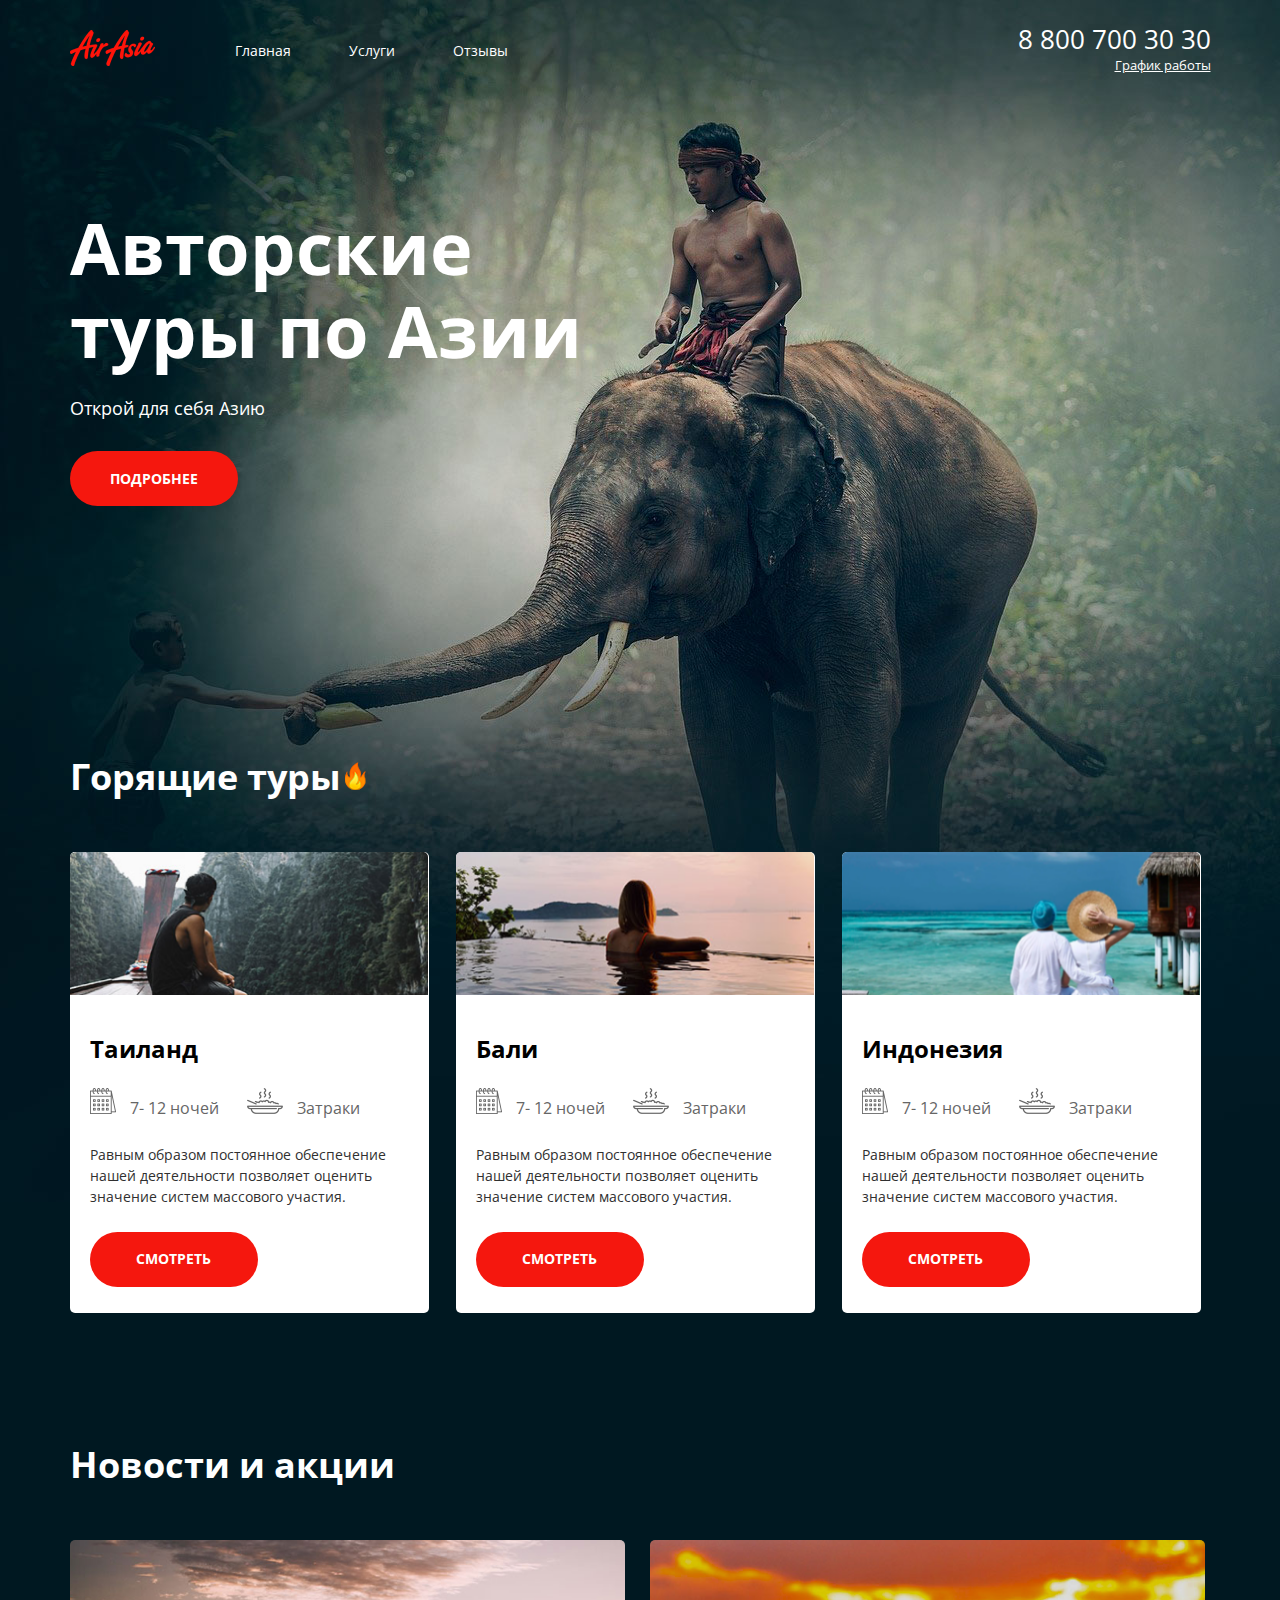
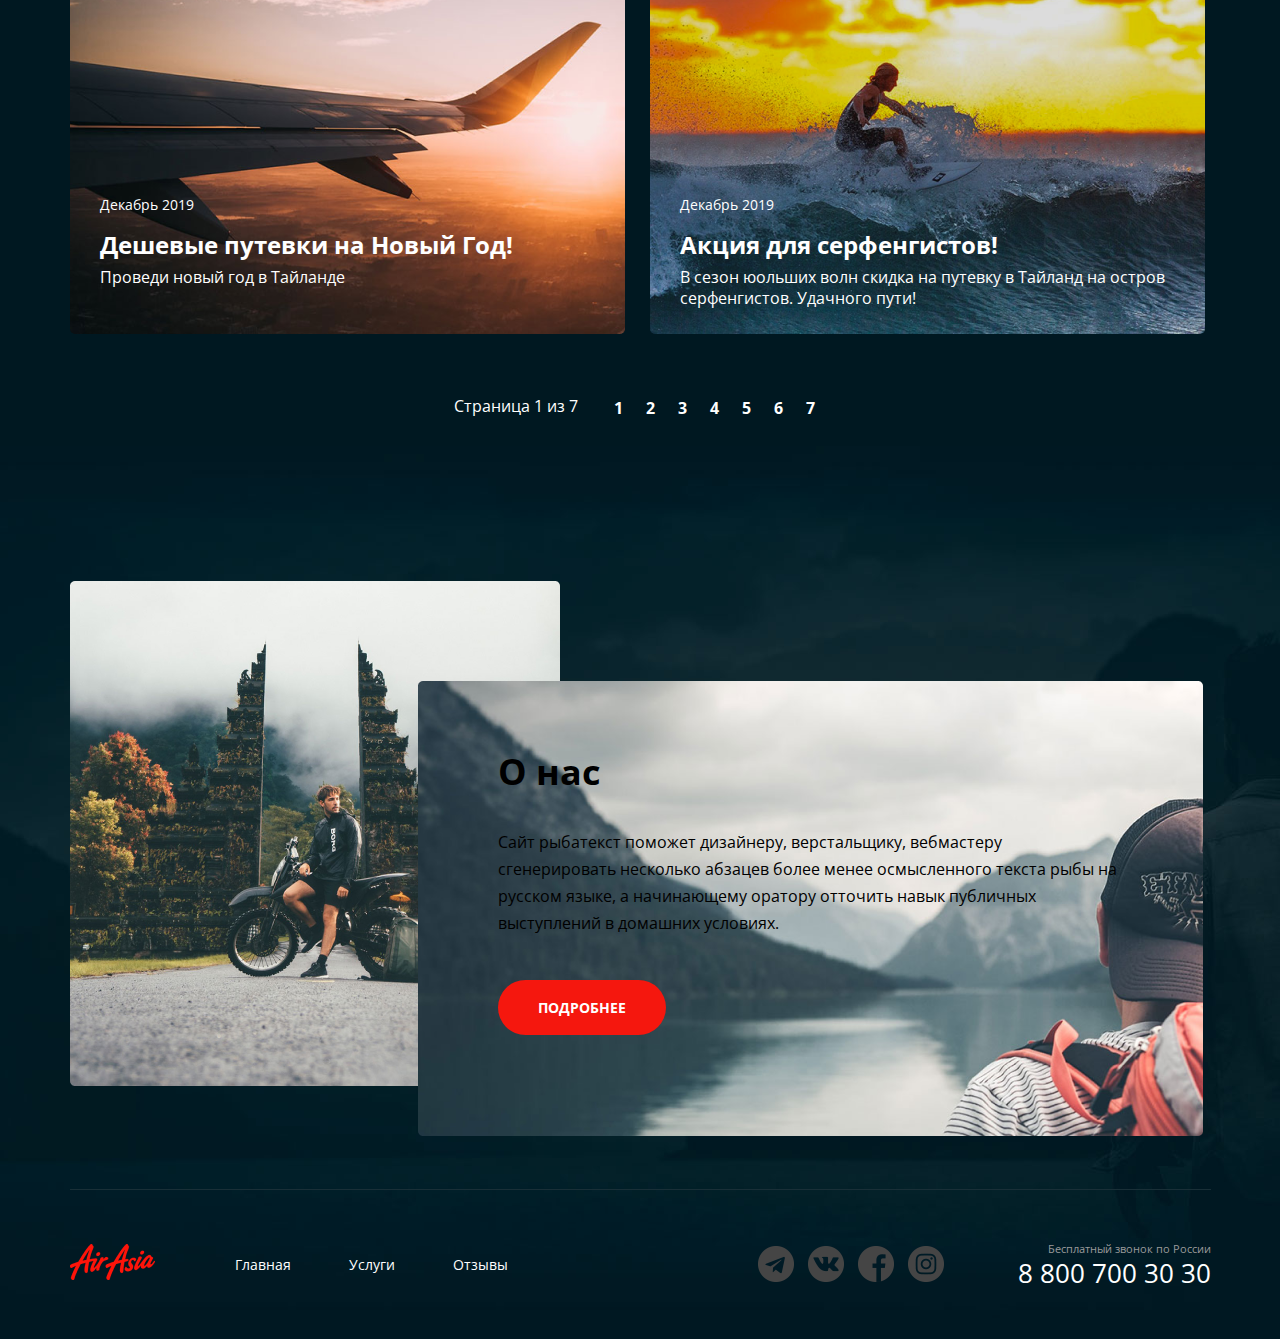
==== commit 6bb1679b: "Add files via upload" ====
--- a/index.html
+++ b/index.html
@@ -22,10 +22,10 @@
           <nav class="menu">
             <ul class="menu__list">
               <li class="menu__item">
-                <a href="" class="menu__link">Главная</a>
+                <a href="http://127.0.0.1:5500/index.html" class="menu__link">Главная</a>
               </li>
               <li class="menu__item">
-                <a href="" class="menu__link">Услуги</a>
+                <a href="http://127.0.0.1:5500/services.html#" class="menu__link">Услуги</a>
               </li>
               <li class="menu__item">
                 <a href="" class="menu__link">Отзывы</a>
@@ -48,7 +48,7 @@
             <p>Открой для себя Азию</p>
           </div>
           <div class="preview__button">
-            <button class="button">Подробнее</button>
+            <button class="button button--border">Подробнее</button>
           </div>
         </div>
 
@@ -100,7 +100,7 @@
                     массового участия.</p>
                 </div>
                 <div class="hot-tours__button">
-                  <button class="button">смотреть</button>
+                  <button class="button button--border">смотреть</button>
                 </div>
               </div>
             </li>
@@ -191,7 +191,7 @@
                 домашних условиях. </p>
             </div>
             <div class="about__button">
-              <button class="button">Подробнее</button>
+              <button class="button button--border">Подробнее</button>
             </div>
           </div>
         </div>
@@ -207,10 +207,10 @@
         <nav class="menu">
           <ul class="menu__list">
             <li class="menu__item">
-              <a href="" class="menu__link">Гдавная</a>
+              <a href="http://127.0.0.1:5500/index.html" class="menu__link">Главная</a>
             </li>
             <li class="menu__item">
-              <a href="" class="menu__link">Услуги</a>
+              <a href="http://127.0.0.1:5500/services.html#" class="menu__link">Услуги</a>
             </li>
             <li class="menu__item">
               <a href="" class="menu__link">Отзывы</a>
--- a/main.css
+++ b/main.css
@@ -22,4 +22,6 @@
 @import url(./css/blocks/breadcrumbs.css);
 @import url(./css/blocks/inner-section.css);
 @import url(./css/blocks/partners.css);
-@import url(./css/blocks/inner-footer.css);+@import url(./css/blocks/inner-footer.css);
+
+@import url(./css/blocks/welcome.css);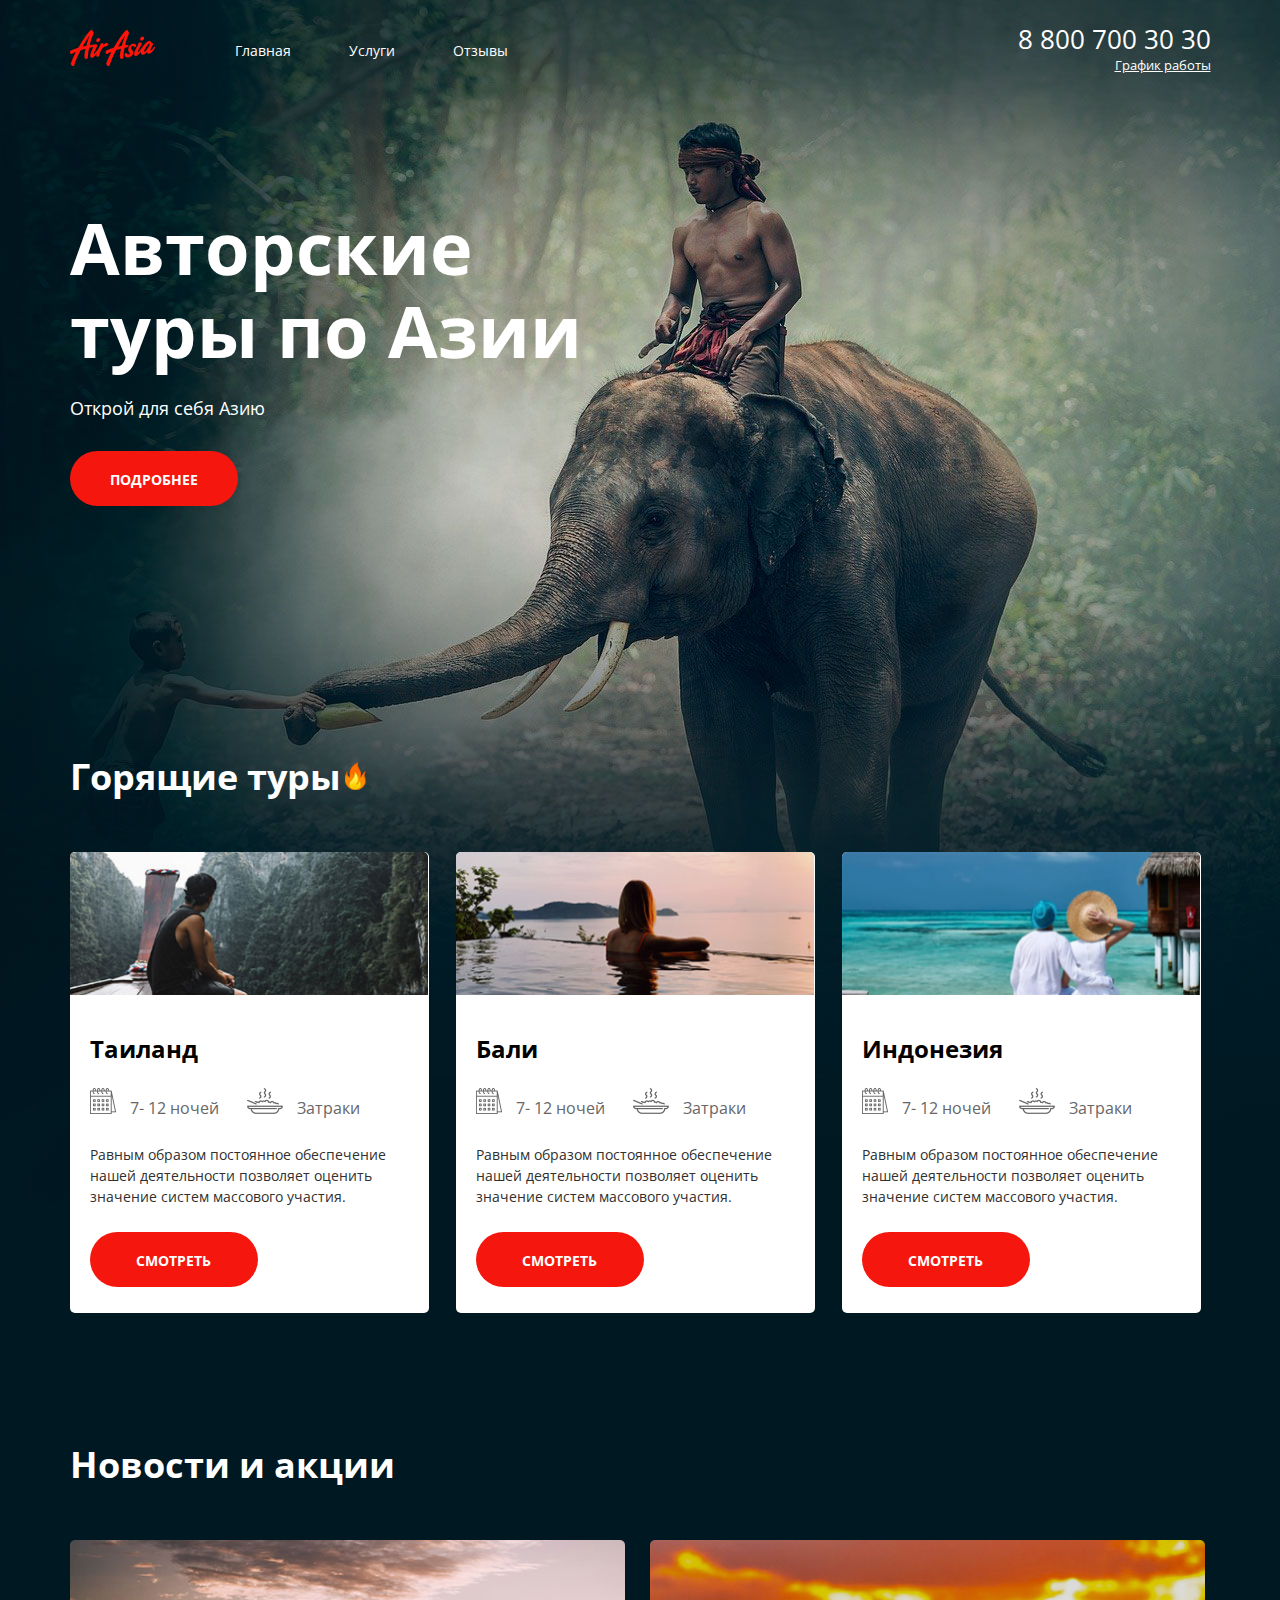
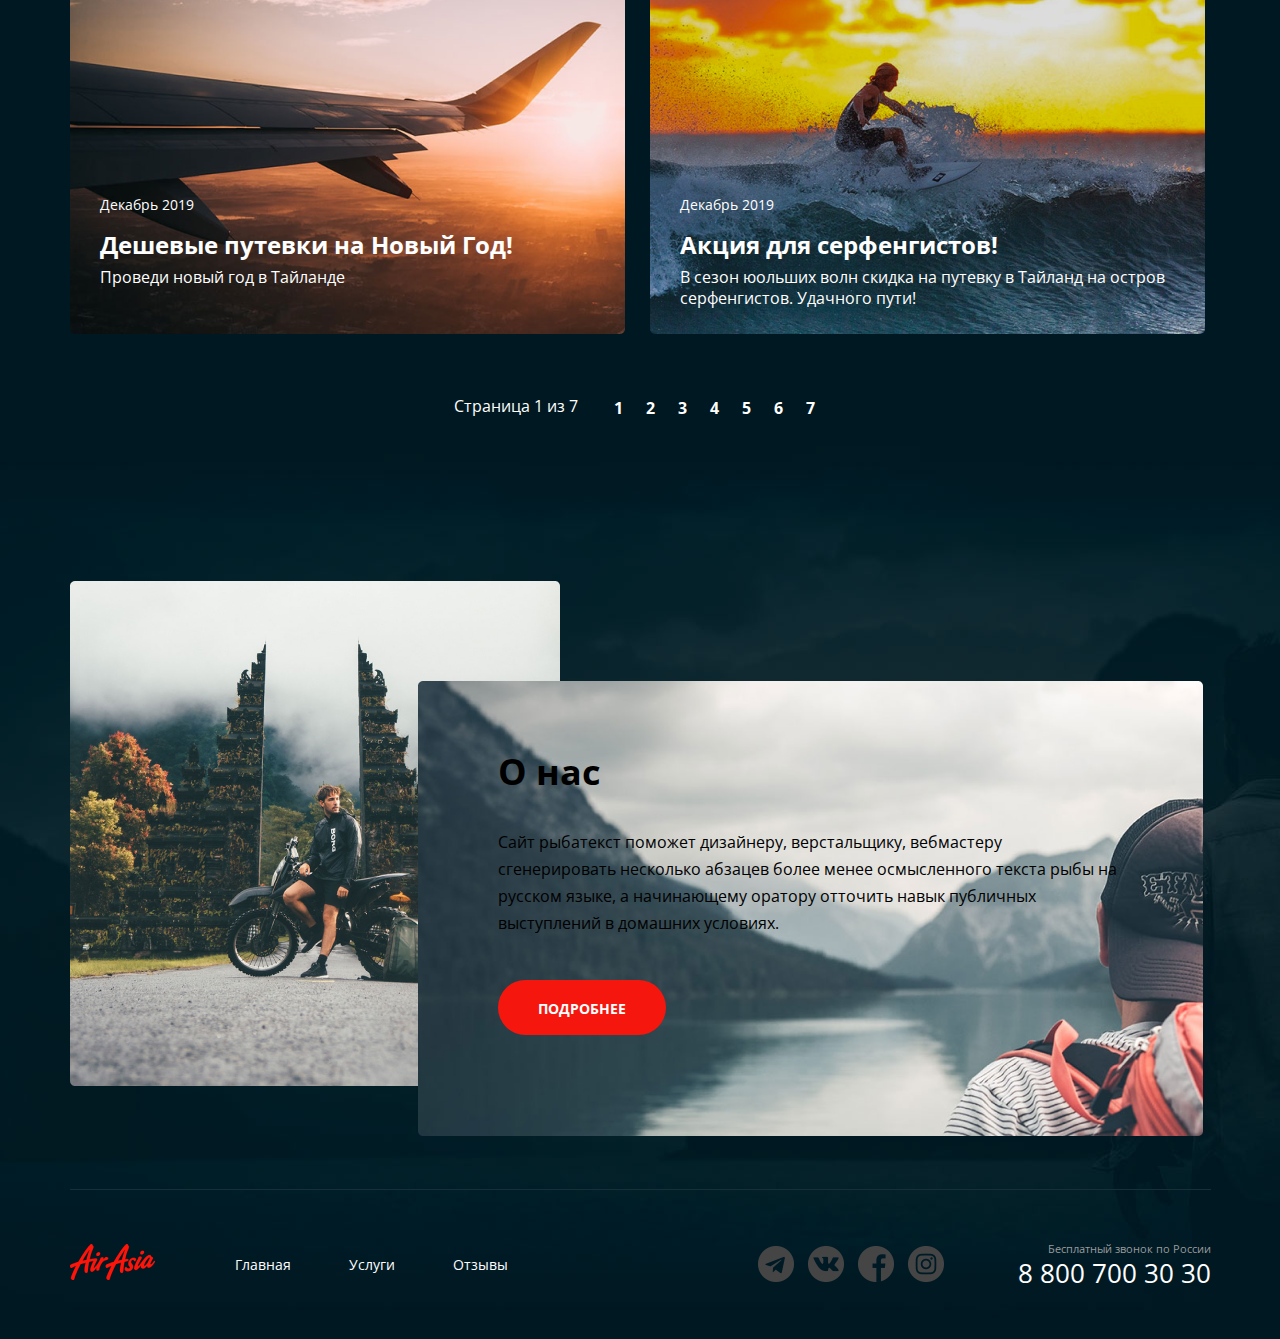
==== commit bb5b3a07: "Add files via upload" ====
--- a/index.html
+++ b/index.html
@@ -22,10 +22,10 @@
           <nav class="menu">
             <ul class="menu__list">
               <li class="menu__item">
-                <a href="http://127.0.0.1:5500/index.html" class="menu__link">Главная</a>
+                <a href="http://127.0.0.1:5500./index.html" class="menu__link">Главная</a>
               </li>
               <li class="menu__item">
-                <a href="http://127.0.0.1:5500/services.html#" class="menu__link">Услуги</a>
+                <a href="http://127.0.0.1:5500./services.html#" class="menu__link">Услуги</a>
               </li>
               <li class="menu__item">
                 <a href="" class="menu__link">Отзывы</a>
@@ -36,7 +36,10 @@
         <div class="header__col header__col--align--right">
           <address class="contacts">
             <a href="tel:+88007003030" class="contacts__tel">8 800 700 30 30</a>
-            <span class="contacts__graph">График работы</span>
+            <div class="schedule">
+              <div class="schedule__text">График работы</div>
+              <div class="schedule__info">пн-вс: 09:00 - 20:00 Обед: 14:00-14:30</div>
+            </div>
           </address>
         </div>
       </header>
@@ -207,10 +210,10 @@
         <nav class="menu">
           <ul class="menu__list">
             <li class="menu__item">
-              <a href="http://127.0.0.1:5500/index.html" class="menu__link">Главная</a>
+              <a href="http://127.0.0.1:5500./index.html" class="menu__link">Главная</a>
             </li>
             <li class="menu__item">
-              <a href="http://127.0.0.1:5500/services.html#" class="menu__link">Услуги</a>
+              <a href="http://127.0.0.1:5500./services.html#" class="menu__link">Услуги</a>
             </li>
             <li class="menu__item">
               <a href="" class="menu__link">Отзывы</a>
--- a/main.css
+++ b/main.css
@@ -24,4 +24,8 @@
 @import url(./css/blocks/partners.css);
 @import url(./css/blocks/inner-footer.css);
 
-@import url(./css/blocks/welcome.css);+@import url(./css/blocks/welcome.css);
+
+@import url(./css/blocks/reviews.css);
+@import url(./css/blocks/separator.css);
+@import url(./css/blocks/form.css);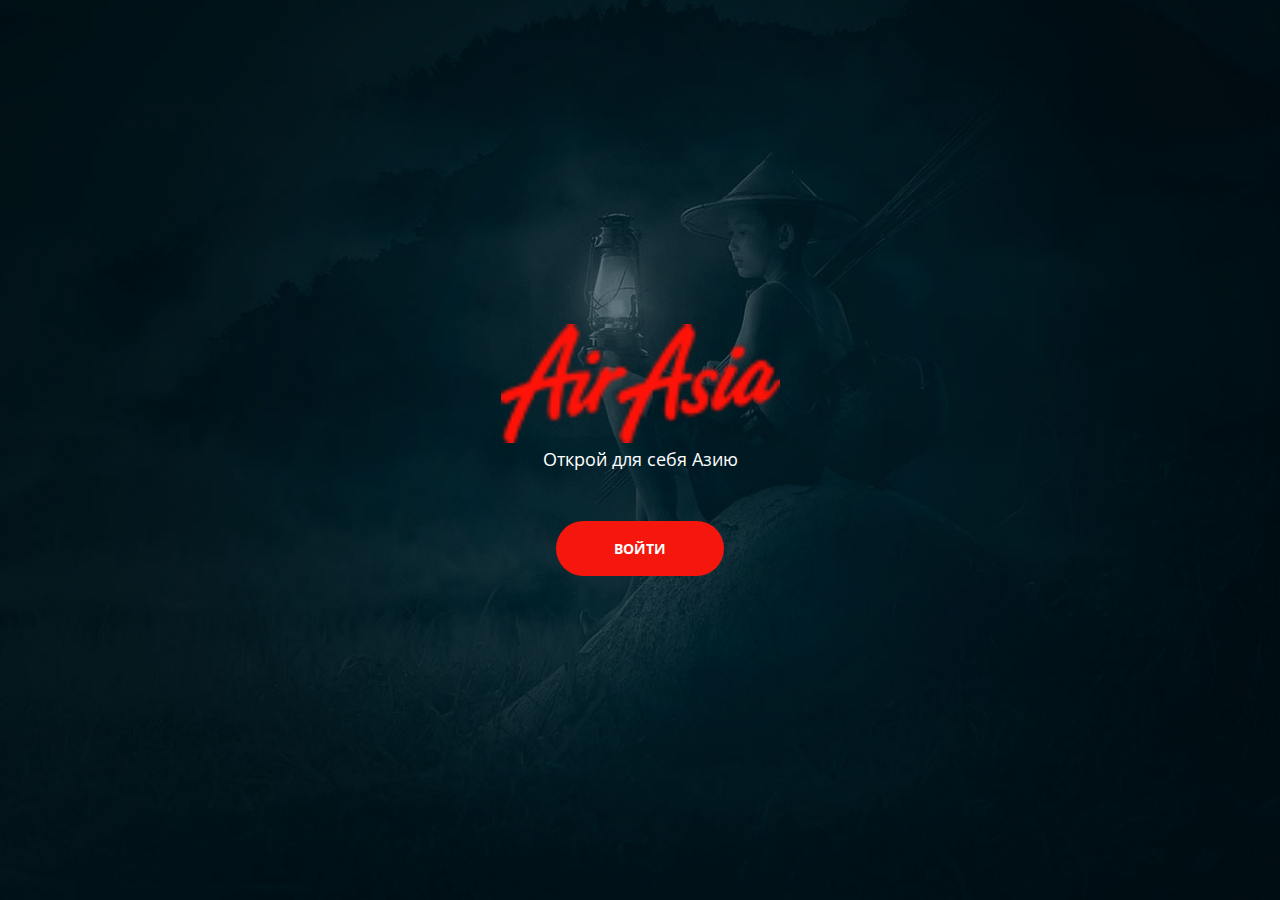
==== commit 87aeb598: "Add files via upload" ====
--- a/index.html
+++ b/index.html
@@ -4,257 +4,29 @@
 <head>
   <meta charset="UTF-8">
   <meta name="viewport" content="width=device-width, initial-scale=1.0">
-  <title>main</title>
+  <title>welcome</title>
   <link href="https://fonts.googleapis.com/css2?family=Open+Sans:wght@400;600;700&display=swap" rel="stylesheet">
   <link rel="stylesheet" href="main.css">
 </head>
 
 <body>
-  <div class="wrapper main-page-wrapper">
-    <div class="container">
-      <header class="header">
-        <div class="header__col">
-          <div class="logo">
-            <a href="#" class="logo__link">
-              <img src="img/лого.png" alt="Картинка логотипа" class="logo__icon">
-            </a>
-          </div>
-          <nav class="menu">
-            <ul class="menu__list">
-              <li class="menu__item">
-                <a href="http://127.0.0.1:5500./index.html" class="menu__link">Главная</a>
-              </li>
-              <li class="menu__item">
-                <a href="http://127.0.0.1:5500./services.html#" class="menu__link">Услуги</a>
-              </li>
-              <li class="menu__item">
-                <a href="" class="menu__link">Отзывы</a>
-              </li>
-            </ul>
-          </nav>
-        </div>
-        <div class="header__col header__col--align--right">
-          <address class="contacts">
-            <a href="tel:+88007003030" class="contacts__tel">8 800 700 30 30</a>
-            <div class="schedule">
-              <div class="schedule__text">График работы</div>
-              <div class="schedule__info">пн-вс: 09:00 - 20:00 Обед: 14:00-14:30</div>
-            </div>
-          </address>
-        </div>
-      </header>
-
-      <main class="main">
-        <div class="preview preview__container">
-          <h1 class="preview__title">Авторские туры по Азии</h1>
-          <div class="preview__text">
-            <p>Открой для себя Азию</p>
-          </div>
-          <div class="preview__button">
-            <button class="button button--border">Подробнее</button>
-          </div>
-        </div>
-
-        <div class="hot-tours">
-          <div class="hot-tours__title">
-            <h2 class="hot-tours__title-text">Горящие туры</h2>
-            <img src="img/flame.png" alt="Иконка огня" class="hot-tours__title-icon">
-          </div>
-          <ul class="hot-tours__list">
-            <li class="hot-tours__item">
-              <img src="img/river.png" alt="" class="hot-tours__image">
-              <div class="hot-tours__content">
-                <h3 class="hot-tours__subtitle">Таиланд</h3>
-                <div class="hot-tours__options">
-                  <div class="hot-tours__options-item">
-                    <img src="img/calendar.png" alt="иконка календарь" class="hot-tours__options-icon">
-                    <span class="hot-tours__options-text">7- 12 ночей</span>
-                  </div>
-                  <div class="hot-tours__options-item">
-                    <img src="img/meal.png" alt="иконка завтрак" class="hot-tours__options-icon">
-                    <span class="hot-tours__options-text">Затраки</span>
-                  </div>
-                </div>
-                <div class="hot-tours__text">
-                  <p>Равным образом постоянное обеспечение нашей деятельности позволяет оценить значение систем
-                    массового участия.</p>
-                </div>
-                <div class="hot-tours__button">
-                  <button class="button button--border">смотреть</button>
-                </div>
-              </div>
-            </li>
-            <li class="hot-tours__item">
-              <img src="img/pool.png" alt="бассейн" class="hot-tours__image">
-              <div class="hot-tours__content">
-                <h3 class="hot-tours__subtitle">Бали</h3>
-                <div class="hot-tours__options">
-                  <div class="hot-tours__options-item">
-                    <img src="img/calendar.png" alt="иконка календарь" class="hot-tours__options-icon">
-                    <span class="hot-tours__options-text">7- 12 ночей</span>
-                  </div>
-                  <div class="hot-tours__options-item">
-                    <img src="img/meal.png" alt="иконка завтрак" class="hot-tours__options-icon">
-                    <span class="hot-tours__options-text">Затраки</span>
-                  </div>
-                </div>
-                <div class="hot-tours__text">
-                  <p>Равным образом постоянное обеспечение нашей деятельности позволяет оценить значение систем
-                    массового участия.</p>
-                </div>
-                <div class="hot-tours__button">
-                  <button class="button button--border">смотреть</button>
-                </div>
-              </div>
-            </li>
-            <li class="hot-tours__item">
-              <img src="img/ocean.png" alt="океан" class="hot-tours__image">
-              <div class="hot-tours__content">
-                <h3 class="hot-tours__subtitle">Индонезия</h3>
-                <div class="hot-tours__options">
-                  <div class="hot-tours__options-item">
-                    <img src="img/calendar.png" alt="иконка календарь" class="hot-tours__options-icon">
-                    <span class="hot-tours__options-text">7- 12 ночей</span>
-                  </div>
-                  <div class="hot-tours__options-item">
-                    <img src="img/meal.png" alt="иконка завтрак" class="hot-tours__options-icon">
-                    <span class="hot-tours__options-text">Затраки</span>
-                  </div>
-                </div>
-                <div class="hot-tours__text">
-                  <p>Равным образом постоянное обеспечение нашей деятельности позволяет оценить значение систем
-                    массового участия.</p>
-                </div>
-                <div class="hot-tours__button">
-                  <button class="button button--border">смотреть</button>
-                </div>
-              </div>
-            </li>
-          </ul>
-        </div>
-        <div class="news">
-          <h2 class="news__title">Новости и акции</h2>
-          <ul class="news__list">
-            <li class="news__item">
-              <img src="img/plain.png" alt="самолет" class="news__image">
-              <div class="news__content">
-                <time class="news__date">Декабрь 2019</time>
-                <h3 class="news__subtitle">Дешевые путевки на Новый Год!</h3>
-                <div class="news__text">
-                  <p>Проведи новый год в Тайланде</p>
-                </div>
-              </div>
-            </li>
-            <li class="news__item">
-              <img src="img/Surfer.png" alt="серфер" class="news__image">
-              <div class="news__content">
-                <time class="news__date">Декабрь 2019</time>
-                <h3 class="news__subtitle">Акция для серфенгистов!</h3>
-                <div class="news__text">
-                  <p>В сезон юольших волн скидка на путевку в Тайланд на остров серфенгистов. Удачного пути!</p>
-                </div>
-              </div>
-            </li>
-          </ul>
-          <div class="paginator">
-            <div class="paginator__display">
-              Страница <span>1</span> из <span>7</span>
-            </div>
-            <ul class="paginator__list">
-              <li class="paginator__item">
-                <a href="" class="paginator__link">1</a>
-              </li>
-              <li class="paginator__item">
-                <a href="" class="paginator__link">2</a>
-              </li>
-              <li class="paginator__item">
-                <a href="" class="paginator__link">3</a>
-              </li>
-              <li class="paginator__item">
-                <a href="" class="paginator__link">4</a>
-              </li>
-              <li class="paginator__item">
-                <a href="" class="paginator__link">5</a>
-              </li>
-              <li class="paginator__item">
-                <a href="" class="paginator__link">6</a>
-              </li>
-              <li class="paginator__item">
-                <a href="" class="paginator__link">7</a>
-              </li>
-            </ul>
-          </div>
-        </div>
-        <div class="about">
-          <div class="about__content">
-            <h2 class="about__title">О нас</h2>
-            <div class="about__text">
-              <p>Сайт рыбатекст поможет дизайнеру, верстальщику, вебмастеру сгенерировать несколько абзацев более менее
-                осмысленного текста рыбы на русском языке, а начинающему оратору отточить навык публичных выступлений в
-                домашних условиях. </p>
-            </div>
-            <div class="about__button">
-              <button class="button button--border">Подробнее</button>
-            </div>
-          </div>
-        </div>
-      </main>
-
-      <footer class="footer footer__section">
-        <div class="footer__col">
-        <div class="logo">
+  <div class="wrapper welcome-page-wrapper">
+    <main class="main main--welcome--page">
+      <div class="welcome">
+        <div class="logo logo--welcome--page">
           <a href="#" class="logo__link">
-            <img src="img/лого.png" alt="Картинка логотипа" class="logo__icon">
+            <img src="img/лого.png" alt="Картинка логотипа" class="logo__icon logo__icon--welcome--page">
           </a>
         </div>
-        <nav class="menu">
-          <ul class="menu__list">
-            <li class="menu__item">
-              <a href="http://127.0.0.1:5500./index.html" class="menu__link">Главная</a>
-            </li>
-            <li class="menu__item">
-              <a href="http://127.0.0.1:5500./services.html#" class="menu__link">Услуги</a>
-            </li>
-            <li class="menu__item">
-              <a href="" class="menu__link">Отзывы</a>
-            </li>
-          </ul>
-        </nav>
+        <div class="welcome__text">
+          <p>Открой для себя Азию</p>
         </div>
-        <div class="footer__col footer__col--align--right">
-        <div class="socials">
-          <ul class="socials__list">
-            <li class="socials__item">
-              <a href="" class="socials__link">
-                <img src="img/telegram.png" alt="Иконка телеграмма" class="socials__icon">
-              </a>
-            </li>
-            <li class="socials__item">
-              <a href="" class="socials__link">
-                <img src="img/vk.png" alt="Иконка вконтакте" class="socials__icon">
-              </a>
-            </li>
-            <li class="socials__item">
-              <a href="" class="socials__link">
-                <img src="img/f.png" alt="Иконка фейсбука" class="socials__icon">
-              </a>
-            </li>
-            <li class="socials__item">
-              <a href="" class="socials__link">
-                <img src="img/in.png" alt="Иконка инстаграмма" class="socials__icon">
-              </a>
-            </li>
-          </ul>
+        <div class="welcome__active">
+          <a href="http://127.0.0.1:5500./index.html" class="button button--border">
+              Войти</a>
         </div>
-        <address class="contacts">
-          <div class="contacts__desc">
-            Бесплатный звонок по России
-          </div>
-          <a href="tel:+88007003030" class="contacts__tel">8 800 700 30 30</a>
-        </address>
       </div>
-      </footer>
-    </div>
+    </main>
   </div>
 </body>
 
